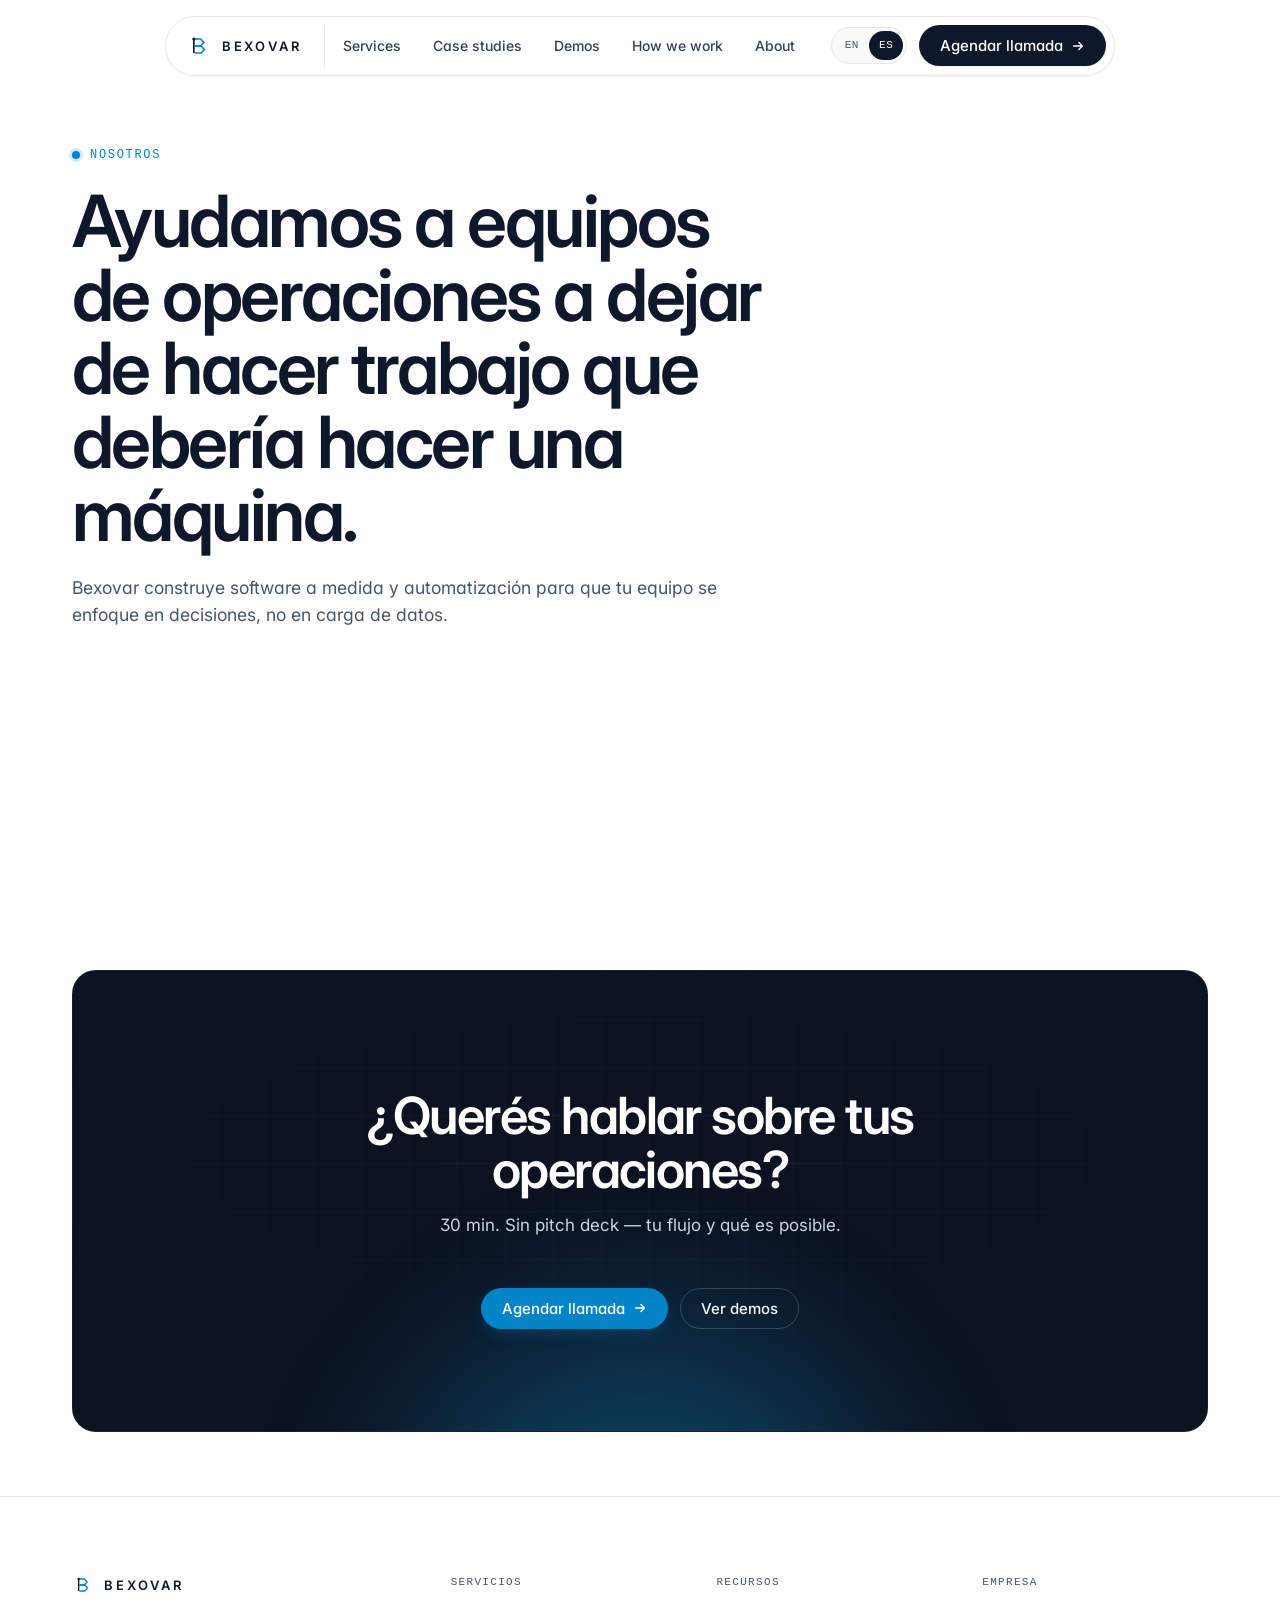
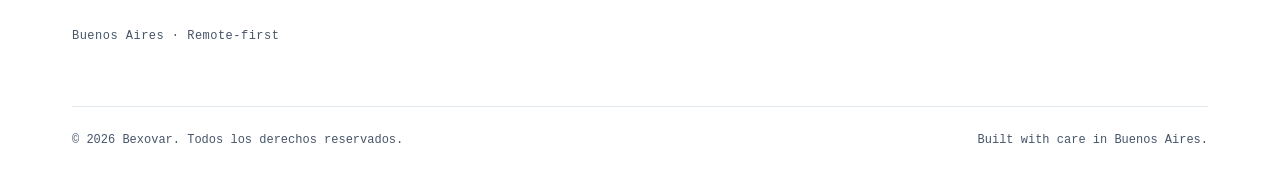
==== about.html @ 71ba0657 "Design fixes: direct Calendly CTAs, metric sizing, mobile hero, i18n - Book-a-call buttons on the ho" ====
<!doctype html>
<html lang="es" data-initial-lang="es">
<head>
<meta charset="utf-8">
<meta name="viewport" content="width=device-width, initial-scale=1">
<title>Nosotros — Bexovar</title>
<meta name="description" content="Software a medida y automatización desde Buenos Aires. Conocé cómo trabajamos.">
<link rel="icon" type="image/svg+xml" href="assets/favicon.svg">
<meta property="og:title" content="Nosotros — Bexovar">
<meta property="og:description" content="Software a medida y automatización desde Buenos Aires. Conocé cómo trabajamos.">
<meta property="og:image" content="https://bexovar.io/brand/bexovar-5a-1024.png">
<meta property="og:type" content="website">
<meta name="twitter:card" content="summary_large_image">
<meta name="twitter:image" content="https://bexovar.io/brand/bexovar-5a-1024.png">
<link rel="preconnect" href="https://fonts.googleapis.com">
<link rel="preconnect" href="https://fonts.gstatic.com" crossorigin>
<link rel="stylesheet" href="https://fonts.googleapis.com/css2?family=Inter:wght@400;500;600;700&display=swap">
<link rel="stylesheet" href="site.css?v=7">
</head>
<body>

<a class="bx-sr-only" href="#main">Skip to content</a>

<!-- ───────── Header ───────── -->
<header class="bx-header" role="banner">
  <div class="bx-header__inner">
    <a class="bx-header__brand" href="index.html" aria-label="Bexovar home">
      <svg width="26" height="26" viewBox="0 0 48 48" fill="none" aria-hidden="true">
        <rect x="13" y="11" width="3" height="26" fill="currentColor"/>
        <path d="M16 11 L27 11 L33 17.5 L27 24 L16 24" stroke="#0284c7" stroke-width="3" stroke-linejoin="miter" fill="none"/>
        <path d="M16 24 L28 24 L34 30.5 L28 37 L16 37" stroke="#0284c7" stroke-width="3" stroke-linejoin="miter" fill="none"/>
        <circle cx="14.5" cy="11" r="2.8" fill="currentColor"/>
      </svg>
      <span>BEXOVAR</span>
    </a>
    <nav class="bx-header__nav" aria-label="Primary">
      <a href="index.html#services" data-nav="services">Services</a>
      <a href="index.html#cases"    data-nav="caseStudies">Case studies</a>
      <a href="index.html#demos"    data-nav="demos">Demos</a>
      <a href="index.html#process"  data-nav="howWeWork">How we work</a>
      <a href="about.html" data-nav="about">About</a>
    </nav>
    <div class="bx-header__right">
      <div class="bx-lang" role="group" aria-label="Language">
        <button data-bx-lang="en" aria-pressed="false">EN</button>
        <button data-bx-lang="es" aria-pressed="true">ES</button>
      </div>
      <a class="bx-btn bx-btn--primary bx-btn--arrow bx-header__cta" href="https://calendly.com/bexovar/30min" target="_blank" rel="noopener" data-cta-book>
        <span>Agendar llamada</span>
        <svg width="14" height="14" viewBox="0 0 16 16" fill="none"><path d="M3 8h10M9 4l4 4-4 4" stroke="currentColor" stroke-width="1.5" stroke-linecap="round" stroke-linejoin="round"/></svg>
      </a>
      <button class="bx-burger" aria-label="Menu" aria-expanded="false">
        <svg width="18" height="18" viewBox="0 0 24 24" fill="none"><path d="M4 7h16M4 12h16M4 17h16" stroke="currentColor" stroke-width="1.8" stroke-linecap="round"/></svg>
      </button>
    </div>
  </div>
</header>

<aside class="bx-mobile-panel" aria-label="Mobile menu">
  <a href="index.html#services" data-nav="services">Services</a>
  <a href="index.html#cases"    data-nav="caseStudies">Case studies</a>
  <a href="index.html#demos"    data-nav="demos">Demos</a>
  <a href="index.html#process"  data-nav="howWeWork">How we work</a>
  <a href="about.html"          data-nav="about">About</a>
  <div style="display:flex;justify-content:space-between;align-items:center;margin-top:14px">
    <div class="bx-lang" role="group" aria-label="Language">
      <button data-bx-lang="en" aria-pressed="false">EN</button>
      <button data-bx-lang="es" aria-pressed="true">ES</button>
    </div>
    <a class="bx-btn bx-btn--primary" href="https://calendly.com/bexovar/30min" target="_blank" rel="noopener" data-cta-book>Agendar llamada</a>
  </div>
</aside>

<main id="main">

  <!-- ───────── About Hero ───────── -->
  <section class="bx-section" style="padding-top:140px">
    <div class="bx-container">
      <div class="bx-secthead bx-reveal" style="max-width:720px">
        <span class="bx-eyebrow" id="about-eyebrow">Nosotros</span>
        <h1 class="bx-h1" style="margin-top:18px" id="about-title">Ayudamos a equipos de operaciones a dejar de hacer trabajo que debería hacer una máquina.</h1>
        <p class="bx-lede" style="margin-top:22px" id="about-subtitle">Bexovar construye software a medida y automatización para que tu equipo se enfoque en decisiones, no en carga de datos.</p>
      </div>
    </div>
  </section>

  <!-- ───────── Values ───────── -->
  <section class="bx-section bx-section--tight">
    <div class="bx-container">
      <div class="bx-services bx-stagger" id="about-values" style="grid-template-columns:repeat(auto-fit,minmax(280px,1fr))"></div>
    </div>
  </section>

  <!-- ───────── CTA ───────── -->
  <section class="bx-section bx-section--tight">
    <div class="bx-container">
      <div class="bx-cta bx-reveal">
        <div class="bx-cta__grid" aria-hidden="true"></div>
        <div class="bx-cta__glow" aria-hidden="true"></div>
        <div class="bx-cta__content">
          <h2 class="bx-h2" style="color:#fff;margin-top:14px" id="about-cta-heading">¿Querés hablar sobre tus operaciones?</h2>
          <p id="about-cta-subtitle">30 min. Sin pitch deck — tu flujo y qué es posible.</p>
          <div class="bx-cta__ctas">
            <a class="bx-btn bx-btn--accent bx-btn--arrow" href="https://calendly.com/bexovar/30min" target="_blank" rel="noopener">
              <span data-cta-book>Agendar llamada</span>
              <svg width="14" height="14" viewBox="0 0 16 16" fill="none"><path d="M3 8h10M9 4l4 4-4 4" stroke="currentColor" stroke-width="1.5" stroke-linecap="round" stroke-linejoin="round"/></svg>
            </a>
            <a class="bx-btn bx-btn--ghost" href="index.html#demos" data-cta-demos>Ver demos</a>
          </div>
        </div>
      </div>
    </div>
  </section>

  <!-- ───────── Footer ───────── -->
  <footer class="bx-footer" role="contentinfo">
    <div class="bx-container">
      <div class="bx-footer__grid">
        <div class="bx-footer__brand">
          <a class="bx-header__brand" href="index.html" aria-label="Bexovar home">
            <svg width="22" height="22" viewBox="0 0 48 48" fill="none" aria-hidden="true">
              <rect x="13" y="11" width="3" height="26" fill="currentColor"/>
              <path d="M16 11 L27 11 L33 17.5 L27 24 L16 24" stroke="#0284c7" stroke-width="3" stroke-linejoin="miter" fill="none"/>
              <path d="M16 24 L28 24 L34 30.5 L28 37 L16 37" stroke="#0284c7" stroke-width="3" stroke-linejoin="miter" fill="none"/>
              <circle cx="14.5" cy="11" r="2.8" fill="currentColor"/>
            </svg>
            <span>BEXOVAR</span>
          </a>
          <p data-txt="footer.tagline"></p>
          <div class="bx-mono bx-mt" data-txt="footer.location" style="font-size:12px;letter-spacing:0.04em;color:var(--bx-ink-50)">Buenos Aires · Remote-first</div>
        </div>
        <div class="bx-footer__col">
          <h4 data-txt="footer.servicesHeading">Servicios</h4>
          <div id="footer-services"></div>
        </div>
        <div class="bx-footer__col">
          <h4 data-txt="footer.resourcesHeading">Recursos</h4>
          <div id="footer-resources"></div>
        </div>
        <div class="bx-footer__col">
          <h4 data-txt="footer.companyHeading">Empresa</h4>
          <div id="footer-company"></div>
        </div>
      </div>
      <div class="bx-footer__bottom">
        <span data-txt="footer.copyright">© 2026 Bexovar. Todos los derechos reservados.</span>
        <span>Built with care in Buenos Aires.</span>
      </div>
    </div>
  </footer>

</main>

<script src="i18n.js?v=3"></script>
<script src="site.js"></script>
<script>
(function () {
  function render() {
    const lang = document.documentElement.dataset.lang;
    const t = window.BX_I18N[lang];
    const a = t.about;

    // Nav text
    document.querySelectorAll('[data-nav]').forEach(el => {
      const key = el.dataset.nav;
      if (t.nav[key]) el.textContent = t.nav[key];
    });

    // CTA button text
    document.querySelectorAll('[data-cta-book]').forEach(el => {
      const span = el.querySelector('span');
      if (span) span.textContent = t.cta.book; else el.textContent = t.cta.book;
    });
    document.querySelectorAll('[data-cta-demos]').forEach(el => el.textContent = t.cta.seeDemos);

    // Text bindings
    document.querySelectorAll('[data-txt]').forEach(el => {
      const path = el.dataset.txt.split('.');
      let v = t;
      for (const p of path) v = v?.[p];
      if (typeof v === 'string') el.textContent = v;
    });

    // About content
    document.getElementById('about-eyebrow').textContent = t.nav.about;
    document.getElementById('about-title').textContent = a.title;
    document.getElementById('about-subtitle').textContent = a.subtitle;
    document.getElementById('about-cta-heading').textContent = a.ctaHeading;
    document.getElementById('about-cta-subtitle').textContent = a.ctaSubtitle;

    // Values grid
    const grid = document.getElementById('about-values');
    grid.innerHTML = a.values.map(v => `
      <div class="bx-service bx-reveal" style="cursor:default">
        <h3 class="bx-service__title">${bxEscape(v.title)}</h3>
        <p class="bx-service__tagline">${bxEscape(v.body)}</p>
      </div>
    `).join('');

    // Footer
    const svcLinks = t.services.items.map(s => `<a href="services/${bxEscape(s.slug)}.html">${bxEscape(s.title)}</a>`).join('');
    document.getElementById('footer-services').innerHTML = svcLinks;
    document.getElementById('footer-resources').innerHTML = t.footer.resources.map(l => `<a href="${bxEscape(l.href)}">${bxEscape(l.label)}</a>`).join('');
    document.getElementById('footer-company').innerHTML  = t.footer.companyLinks.map(l => `<a href="${bxEscape(l.href)}">${bxEscape(l.label)}</a>`).join('');

    // Re-observe reveals
    if ('IntersectionObserver' in window && document.documentElement.dataset.reveal === 'on') {
      const io = new IntersectionObserver((entries) => {
        entries.forEach(e => {
          if (e.isIntersecting) { e.target.dataset.visible = 'true'; io.unobserve(e.target); }
        });
      }, { rootMargin: '0px 0px -5% 0px', threshold: 0.01 });
      document.querySelectorAll('.bx-reveal:not([data-visible="true"])').forEach(el => io.observe(el));
    }

    // Stagger
    document.querySelectorAll('.bx-stagger').forEach((group) => {
      [...group.querySelectorAll('.bx-reveal')].forEach((el, i) => {
        el.style.setProperty('--bx-reveal-delay', `${i * 70}ms`);
      });
    });
  }

  window.bxRender = render;
  document.addEventListener('DOMContentLoaded', render);
})();
</script>

</body>
</html>
---- site.css ----
/* ============================================================================
   Bexovar Website — site-wide styles
   Uses tokens from ../colors_and_type.css (imported).
   Light + dark (auto), floating pill nav, section rhythm, reveal + fx.
   ============================================================================ */


:root {
  --bx-sky-600: #0284c7;
  --bx-sky-500: #0ea5e9;
  --bx-sky-400: #38bdf8;
  --bx-sky-300: #7dd3fc;
  --bx-sky-100: #e0f2fe;
  --bx-sky-50:  #f0f9ff;
  --bx-ink:     #0f172a;
  --bx-ink-70:  #334155;
  --bx-ink-50:  #475569;
  --bx-ink-30:  #94a3b8;
  --bx-ink-10:  #cbd5e1;
  --bx-line:    #e2e8f0;
  --bx-line-2:  #f1f5f9;
  --bx-bg:      #ffffff;
  --bx-bg-soft: #fafaf9;
  --bx-bg-card: #ffffff;

  --bx-font-sans: 'Inter', system-ui, -apple-system, sans-serif;
  --bx-font-mono: ui-monospace, SFMono-Regular, Menlo, Monaco, monospace;

  --bx-radius-sm: 8px;
  --bx-radius:    12px;
  --bx-radius-lg: 18px;
  --bx-radius-xl: 24px;

  --bx-shadow-sm: 0 1px 2px rgba(15,23,42,0.06);
  --bx-shadow:    0 8px 24px -12px rgba(15,23,42,0.14), 0 2px 6px -2px rgba(15,23,42,0.06);
  --bx-shadow-lg: 0 30px 60px -30px rgba(15,23,42,0.28), 0 10px 24px -10px rgba(15,23,42,0.1);
  --bx-shadow-glass: 0 10px 30px -12px rgba(2,132,199,0.18), 0 2px 6px -2px rgba(15,23,42,0.06);

  --bx-section-py: clamp(5rem, 8vw, 8rem);
  --bx-container-w: 1200px;
  --bx-container-px: clamp(1.25rem, 4vw, 2rem);

  color-scheme: light dark;
}

@media (prefers-color-scheme: dark) {
  :root {
    --bx-ink:     #f8fafc;
    --bx-ink-70:  #e2e8f0;
    --bx-ink-50:  #cbd5e1;
    --bx-ink-30:  #64748b;
    --bx-ink-10:  #334155;
    --bx-line:    #1e293b;
    --bx-line-2:  #0f172a;
    --bx-bg:      #0b1220;
    --bx-bg-soft: #0f172a;
    --bx-bg-card: #111827;

    --bx-shadow-sm: 0 1px 2px rgba(0,0,0,0.4);
    --bx-shadow:    0 8px 24px -12px rgba(0,0,0,0.7), 0 2px 6px -2px rgba(0,0,0,0.5);
    --bx-shadow-lg: 0 30px 60px -30px rgba(0,0,0,0.85), 0 10px 24px -10px rgba(0,0,0,0.55);
    --bx-shadow-glass: 0 10px 30px -12px rgba(56,189,248,0.28), 0 2px 6px -2px rgba(0,0,0,0.5);
  }
}

/* ---------------------------------------------------------------------------
   Reset-ish base
   --------------------------------------------------------------------------- */
* { box-sizing: border-box; }
html, body { margin: 0; }
html {
  scroll-behavior: smooth;
  -webkit-text-size-adjust: 100%;
  text-size-adjust: 100%;
}
body {
  background: var(--bx-bg);
  color: var(--bx-ink);
  font-family: var(--bx-font-sans);
  font-size: 17px;
  line-height: 1.55;
  -webkit-font-smoothing: antialiased;
  font-feature-settings: 'cv11', 'ss01';
  text-rendering: optimizeLegibility;
}
img, svg, video { max-width: 100%; display: block; }
a { color: inherit; text-decoration: none; }
button { font: inherit; color: inherit; }

::selection {
  background: color-mix(in oklab, var(--bx-sky-600) 18%, transparent);
  color: var(--bx-ink);
}

/* ---------------------------------------------------------------------------
   Layout primitives
   --------------------------------------------------------------------------- */
.bx-container {
  max-width: var(--bx-container-w);
  margin: 0 auto;
  padding: 0 var(--bx-container-px);
  width: 100%;
}
.bx-container--wide { max-width: 1360px; }

.bx-section { padding: var(--bx-section-py) 0; }
.bx-section--tight { padding: clamp(3rem, 5vw, 5rem) 0; }
/* Keep anchored section titles clear of the fixed header pill */
:target, section[id], [id^="cta"], #services, #demos, #cases, #process, #proof {
  scroll-margin-top: 92px;
}
.bx-section--dark {
  background: var(--bx-ink);
  color: #f8fafc;
}
.bx-section--dark .bx-eyebrow { color: var(--bx-sky-400); }

/* ---------------------------------------------------------------------------
   Typography
   --------------------------------------------------------------------------- */
.bx-eyebrow {
  font-family: var(--bx-font-mono);
  text-transform: uppercase;
  letter-spacing: 0.14em;
  font-size: 12px;
  font-weight: 500;
  color: var(--bx-sky-600);
  display: inline-flex; align-items: center; gap: 10px;
}
.bx-eyebrow::before {
  content: '';
  display: inline-block; width: 8px; height: 8px; border-radius: 50%;
  background: var(--bx-sky-600);
  box-shadow: 0 0 0 3px color-mix(in oklab, var(--bx-sky-600) 18%, transparent);
}

h1, h2, h3, h4 { margin: 0; letter-spacing: -0.02em; color: var(--bx-ink); font-weight: 600; }
.bx-h1 { font-size: clamp(2.5rem, 6vw, 4.5rem); line-height: 1.02; letter-spacing: -0.035em; }
.bx-h2 { font-size: clamp(2rem, 4vw, 3.25rem); line-height: 1.06; letter-spacing: -0.03em; }
.bx-h3 { font-size: clamp(1.5rem, 2.4vw, 2rem);  line-height: 1.15; letter-spacing: -0.02em; }
.bx-h4 { font-size: 1.25rem; line-height: 1.3; }
.bx-lede { font-size: clamp(1.1rem, 1.25vw, 1.25rem); color: var(--bx-ink-50); max-width: 56ch; text-wrap: pretty; }

.bx-mono { font-family: var(--bx-font-mono); font-size: 13px; color: var(--bx-ink-50); }

.bx-grad-text {
  background: linear-gradient(110deg, var(--bx-sky-600) 0%, var(--bx-sky-400) 60%, var(--bx-ink) 120%);
  -webkit-background-clip: text; background-clip: text;
  -webkit-text-fill-color: transparent; color: transparent;
}

/* ---------------------------------------------------------------------------
   Buttons
   --------------------------------------------------------------------------- */
.bx-btn {
  display: inline-flex; align-items: center; gap: 8px;
  padding: 12px 20px;
  border-radius: 9999px;
  border: 1px solid transparent;
  font-weight: 500; font-size: 15px;
  cursor: pointer;
  transition: transform 200ms cubic-bezier(.22,1,.36,1),
              box-shadow 200ms cubic-bezier(.22,1,.36,1),
              background 200ms ease, color 200ms ease, border-color 200ms ease;
  white-space: nowrap;
  text-decoration: none;
  line-height: 1;
}
.bx-btn:hover { transform: translateY(-1px); }
.bx-btn:active { transform: translateY(0); }

.bx-btn--primary {
  background: var(--bx-ink); color: var(--bx-bg);
  box-shadow: var(--bx-shadow-sm);
}
.bx-btn--primary:hover {
  background: color-mix(in oklab, var(--bx-ink) 92%, var(--bx-sky-600));
  box-shadow: var(--bx-shadow);
}
.bx-btn--accent {
  background: var(--bx-sky-600); color: #fff;
  box-shadow: 0 6px 16px -6px color-mix(in oklab, var(--bx-sky-600) 70%, black);
}
.bx-btn--accent:hover {
  background: var(--bx-sky-500);
  box-shadow: 0 10px 24px -8px color-mix(in oklab, var(--bx-sky-600) 70%, black);
}
.bx-btn--ghost {
  background: transparent; color: var(--bx-ink);
  border-color: var(--bx-line);
}
.bx-btn--ghost:hover {
  background: var(--bx-bg-soft);
  border-color: var(--bx-ink-30);
}
.bx-btn--arrow svg { transition: transform 240ms cubic-bezier(.22,1,.36,1); }
.bx-btn--arrow:hover svg { transform: translateX(3px); }

/* ---------------------------------------------------------------------------
   Header — floating pill nav
   --------------------------------------------------------------------------- */
.bx-header {
  position: fixed; top: 0; left: 0; right: 0; z-index: 100;
  padding: 16px var(--bx-container-px);
  display: flex; justify-content: center;
  pointer-events: none;
  transition: padding 220ms ease;
}
.bx-header__inner {
  pointer-events: auto;
  display: flex; align-items: center; gap: 18px;
  padding: 8px 8px 8px 20px;
  background: color-mix(in oklab, var(--bx-bg) 82%, transparent);
  backdrop-filter: saturate(160%) blur(18px);
  -webkit-backdrop-filter: saturate(160%) blur(18px);
  border: 1px solid var(--bx-line);
  border-radius: 9999px;
  box-shadow: var(--bx-shadow-sm);
  max-width: 100%;
  transition: box-shadow 220ms ease, background 220ms ease, border-color 220ms ease;
}
.bx-header[data-scrolled="true"] .bx-header__inner {
  box-shadow: var(--bx-shadow);
  border-color: color-mix(in oklab, var(--bx-line) 40%, transparent);
}
.bx-header__brand {
  display: inline-flex; align-items: center; gap: 10px;
  text-decoration: none;
  color: var(--bx-ink);
  font-weight: 600; letter-spacing: 0.22em; font-size: 13px;
  text-transform: uppercase;
}
.bx-header__nav {
  display: flex; gap: 4px;
  padding: 0 4px;
  border-left: 1px solid var(--bx-line);
  margin-left: 4px;
}
.bx-header__nav a {
  padding: 10px 14px;
  border-radius: 9999px;
  font-size: 14px; font-weight: 500;
  color: var(--bx-ink-70);
  transition: background 180ms ease, color 180ms ease;
}
.bx-header__nav a:hover { background: var(--bx-bg-soft); color: var(--bx-ink); }
.bx-header__nav a[aria-current="page"] {
  background: var(--bx-line);
  color: var(--bx-ink);
}
.bx-header__right { display: flex; align-items: center; gap: 6px; }
.bx-lang {
  display: inline-flex;
  padding: 3px;
  border: 1px solid var(--bx-line);
  border-radius: 9999px;
  background: var(--bx-bg-soft);
}
.bx-lang button {
  padding: 6px 10px;
  border: 0; background: transparent;
  border-radius: 9999px;
  font-family: var(--bx-font-mono); font-size: 11px;
  letter-spacing: 0.05em;
  color: var(--bx-ink-50); cursor: pointer;
  transition: background 180ms ease, color 180ms ease;
}
.bx-lang button[aria-pressed="true"] {
  background: var(--bx-ink); color: var(--bx-bg);
}
.bx-header__cta { margin-left: 6px; }

/* mobile */
.bx-burger { display: none; }
@media (max-width: 880px) {
  .bx-header__nav, .bx-lang { display: none; }
  .bx-burger {
    display: inline-flex; align-items: center; justify-content: center;
    width: 40px; height: 40px;
    border-radius: 9999px; border: 1px solid var(--bx-line);
    background: var(--bx-bg-soft); cursor: pointer;
  }
  .bx-header__cta { display: none; }
}
.bx-mobile-panel {
  display: none;
  position: fixed; inset: 72px 12px auto 12px; z-index: 99;
  background: var(--bx-bg);
  border: 1px solid var(--bx-line);
  border-radius: var(--bx-radius-lg);
  padding: 18px;
  box-shadow: var(--bx-shadow-lg);
}
.bx-mobile-panel[data-open="true"] { display: block; }
.bx-mobile-panel a {
  display: block; padding: 12px 10px; font-size: 16px; color: var(--bx-ink);
  border-bottom: 1px solid var(--bx-line);
}
.bx-mobile-panel a:last-of-type { border-bottom: 0; }
/* The CTA button inside the panel must keep its own button styling, not the
   generic nav-link rule above (which would force dark text on a dark fill). */
.bx-mobile-panel a.bx-btn {
  display: inline-flex !important;
  border-bottom: 0 !important;
  padding: 12px 20px !important;
  font-size: 15px !important;
  color: #ffffff !important;
  background: #0f172a !important;
  border-radius: 9999px !important;
}
@media (prefers-color-scheme: dark) {
  .bx-mobile-panel a.bx-btn {
    color: #0f172a !important;
    background: #e2e8f0 !important;
  }
}
.bx-mobile-panel .bx-lang { display: inline-flex; margin-top: 14px; }

/* ---------------------------------------------------------------------------
   Hero
   --------------------------------------------------------------------------- */
.bx-hero {
  position: relative;
  padding: clamp(7rem, 14vh, 11rem) 0 clamp(3rem, 8vh, 5rem);
  overflow: hidden;
}
.bx-hero__grid {
  display: grid;
  grid-template-columns: minmax(0, 1.25fr) minmax(0, 1fr);
  gap: clamp(2rem, 5vw, 4rem);
  align-items: center;
}
@media (max-width: 900px) {
  .bx-hero__grid { grid-template-columns: 1fr; }
  .bx-hero__art .bx-orbit { max-width: 240px; }
}
/* Keep the headline figure (e.g. "30–60%.") on one line */
.bx-h1 .bx-grad-text { white-space: nowrap; }
.bx-hero__bg {
  position: absolute; inset: -10% -10% -20% -10%;
  pointer-events: none; z-index: 0;
  background:
    radial-gradient(60% 45% at 80% 10%, color-mix(in oklab, var(--bx-sky-300) 32%, transparent), transparent 70%),
    radial-gradient(50% 40% at 10% 85%, color-mix(in oklab, var(--bx-sky-100) 50%, transparent), transparent 75%);
  filter: blur(20px);
  opacity: 0.9;
}
@media (prefers-color-scheme: dark) {
  .bx-hero__bg {
    background:
      radial-gradient(60% 45% at 80% 10%, color-mix(in oklab, var(--bx-sky-600) 26%, transparent), transparent 70%),
      radial-gradient(50% 40% at 10% 85%, color-mix(in oklab, var(--bx-sky-600) 16%, transparent), transparent 75%);
  }
}
.bx-hero__content { position: relative; z-index: 1; }
.bx-hero__industries {
  display: flex; flex-wrap: wrap; gap: 8px; margin-top: 28px;
  font-family: var(--bx-font-mono); font-size: 12px; color: var(--bx-ink-50);
  letter-spacing: 0.02em;
}
.bx-hero__industry {
  padding: 4px 10px;
  border: 1px solid var(--bx-line);
  border-radius: 9999px;
  background: color-mix(in oklab, var(--bx-bg) 60%, transparent);
}
.bx-hero__ctas { display: flex; gap: 12px; margin-top: 32px; flex-wrap: wrap; }

/* Hero orbit artwork */
.bx-orbit {
  aspect-ratio: 1;
  width: 100%;
  max-width: 520px;
  margin: 0 auto;
  position: relative;
  z-index: 1;
}
.bx-orbit svg { width: 100%; height: 100%; }

/* ---------------------------------------------------------------------------
   Generic section header
   --------------------------------------------------------------------------- */
.bx-secthead { max-width: 64ch; margin-bottom: clamp(2rem, 4vw, 3rem); }
.bx-secthead .bx-h2 { margin-top: 8px; }
.bx-secthead p { margin: 16px 0 0; color: var(--bx-ink-50); max-width: 60ch; }

/* ---------------------------------------------------------------------------
   Proof metrics row
   --------------------------------------------------------------------------- */
.bx-metrics {
  display: grid;
  grid-template-columns: repeat(4, 1fr);
  gap: 0;
  border-top: 1px solid var(--bx-line);
  border-bottom: 1px solid var(--bx-line);
}
@media (max-width: 900px) {
  .bx-metrics { grid-template-columns: repeat(2, 1fr); }
}
.bx-metric {
  padding: 36px 24px;
  border-right: 1px solid var(--bx-line);
  position: relative;
  overflow: hidden;
}
.bx-metric:last-child { border-right: 0; }
@media (max-width: 520px) {
  .bx-metric { padding: 28px 14px; }
  .bx-metrics .bx-metric__value { font-size: clamp(1.375rem, 6.4vw, 1.625rem); }
}
@media (max-width: 900px) {
  .bx-metric:nth-child(2n) { border-right: 0; }
  .bx-metric:nth-child(n+3) { border-top: 1px solid var(--bx-line); }
}
.bx-metric__industry {
  font-family: var(--bx-font-mono); font-size: 11px; color: var(--bx-ink-50);
  letter-spacing: 0.1em; text-transform: uppercase;
}
.bx-metric__value {
  font-size: clamp(1.625rem, 3.2vw, 2.5rem);
  font-weight: 600; letter-spacing: -0.03em; line-height: 1.1;
  white-space: nowrap;
  margin: 12px 0 8px;
  color: var(--bx-ink);
}
.bx-metric__detail { font-size: 14px; color: var(--bx-ink-50); }
.bx-metric::after {
  content: '';
  position: absolute; inset: auto 0 0 0; height: 2px;
  background: var(--bx-sky-600);
  transform: scaleX(0); transform-origin: left;
  transition: transform 400ms cubic-bezier(.22,1,.36,1);
}
.bx-metric:hover::after { transform: scaleX(1); }

/* ---------------------------------------------------------------------------
   Services grid
   --------------------------------------------------------------------------- */
.bx-services {
  display: grid; gap: 20px;
  grid-template-columns: repeat(2, 1fr);
}
@media (max-width: 800px) { .bx-services { grid-template-columns: 1fr; } }

.bx-service {
  display: block;
  position: relative;
  padding: 32px;
  border-radius: var(--bx-radius-lg);
  background: var(--bx-bg-card);
  border: 1px solid var(--bx-line);
  overflow: hidden;
  transition: transform 260ms cubic-bezier(.22,1,.36,1),
              box-shadow 260ms cubic-bezier(.22,1,.36,1),
              border-color 220ms ease;
}
.bx-service:hover {
  transform: translateY(-3px);
  box-shadow: var(--bx-shadow);
  border-color: color-mix(in oklab, var(--bx-sky-600) 35%, var(--bx-line));
}
.bx-service__number {
  font-family: var(--bx-font-mono); font-size: 11px;
  color: var(--bx-ink-50); letter-spacing: 0.12em;
}
.bx-service__title {
  margin: 10px 0 8px;
  font-size: 1.5rem; font-weight: 600; letter-spacing: -0.015em;
}
.bx-service__tagline { color: var(--bx-ink-70); font-size: 1rem; margin-bottom: 18px; }
.bx-service__arrow {
  display: inline-flex; align-items: center; gap: 6px;
  color: var(--bx-sky-600); font-size: 14px; font-weight: 500;
}
.bx-service__arrow svg { transition: transform 240ms cubic-bezier(.22,1,.36,1); }
.bx-service:hover .bx-service__arrow svg { transform: translateX(4px); }
.bx-service__glow {
  position: absolute; right: -60px; top: -60px; width: 240px; height: 240px;
  background: radial-gradient(closest-side, color-mix(in oklab, var(--bx-sky-400) 35%, transparent), transparent 70%);
  opacity: 0; transition: opacity 260ms ease;
  pointer-events: none;
}
.bx-service:hover .bx-service__glow { opacity: 1; }

/* ---------------------------------------------------------------------------
   Demos — with ⌘K palette trigger + grid
   --------------------------------------------------------------------------- */
.bx-demos-head {
  display: flex; align-items: flex-end; justify-content: space-between; gap: 20px;
  margin-bottom: 28px; flex-wrap: wrap;
}
.bx-kbd {
  display: inline-flex; align-items: center; gap: 8px;
  padding: 10px 14px;
  background: var(--bx-bg-soft);
  border: 1px solid var(--bx-line);
  border-radius: 10px;
  font-family: var(--bx-font-mono); font-size: 13px; color: var(--bx-ink-70);
  cursor: pointer;
  transition: border-color 200ms ease, background 200ms ease;
}
.bx-kbd:hover { border-color: var(--bx-ink-30); background: var(--bx-bg); }
.bx-kbd kbd {
  padding: 2px 6px; border-radius: 4px;
  background: var(--bx-bg); border: 1px solid var(--bx-line);
  font-size: 11px; color: var(--bx-ink);
  box-shadow: 0 1px 0 var(--bx-line);
}

.bx-demos-grid {
  display: grid; gap: 20px;
  grid-template-columns: repeat(auto-fit, minmax(320px, 1fr));
}
@media (max-width: 620px)  { .bx-demos-grid { grid-template-columns: 1fr; } }

.bx-demo {
  display: flex; flex-direction: column; gap: 12px;
  padding: 14px;
  border-radius: var(--bx-radius);
  background: var(--bx-bg-card); border: 1px solid var(--bx-line);
  cursor: pointer;
  transition: transform 240ms cubic-bezier(.22,1,.36,1),
              box-shadow 240ms cubic-bezier(.22,1,.36,1),
              border-color 200ms ease;
}
.bx-demo:hover {
  transform: translateY(-2px); box-shadow: var(--bx-shadow);
  border-color: color-mix(in oklab, var(--bx-sky-600) 30%, var(--bx-line));
}
.bx-demo__poster {
  aspect-ratio: 16 / 9;
  border-radius: calc(var(--bx-radius) - 4px);
  background: var(--bx-bg-soft);
  position: relative; overflow: hidden;
  border: 1px solid var(--bx-line-2);
}
.bx-demo__poster img { width: 100%; height: 100%; object-fit: cover; }
.bx-demo__poster video { width: 100%; height: 100%; object-fit: cover; display: block; background: var(--bx-ink); }
.bx-demo__play {
  position: absolute; inset: 0; display: grid; place-items: center;
  opacity: 0; transition: opacity 200ms ease;
  background: color-mix(in oklab, var(--bx-ink) 30%, transparent);
}
.bx-demo:hover .bx-demo__play { opacity: 1; }
.bx-demo__play-btn {
  width: 56px; height: 56px; border-radius: 9999px;
  background: #fff; display: grid; place-items: center;
  box-shadow: var(--bx-shadow);
}
.bx-demo__duration {
  position: absolute; right: 10px; bottom: 10px;
  padding: 3px 8px;
  background: color-mix(in oklab, var(--bx-ink) 80%, transparent);
  color: #fff; font-family: var(--bx-font-mono); font-size: 11px;
  border-radius: 6px;
}
.bx-demo__row {
  display: flex; align-items: center; justify-content: space-between; gap: 10px;
}
.bx-demo__cat {
  font-family: var(--bx-font-mono); font-size: 11px;
  text-transform: uppercase; letter-spacing: 0.1em;
  color: var(--bx-sky-600);
}
.bx-demo__title { font-size: 1rem; font-weight: 600; letter-spacing: -0.01em; }
.bx-demo__summary { color: var(--bx-ink-50); font-size: 14px; line-height: 1.5; margin: 4px 0 2px; }

/* ⌘K Palette */
.bx-palette-backdrop {
  position: fixed; inset: 0; z-index: 200;
  background: color-mix(in oklab, var(--bx-ink) 60%, transparent);
  backdrop-filter: blur(4px);
  display: none; padding: 10vh 16px 0;
  animation: bx-fade-in 220ms ease;
}
.bx-palette-backdrop[data-open="true"] { display: block; }
.bx-palette {
  max-width: 640px; margin: 0 auto;
  background: var(--bx-bg-card);
  border: 1px solid var(--bx-line);
  border-radius: var(--bx-radius-lg);
  box-shadow: var(--bx-shadow-lg);
  overflow: hidden;
  animation: bx-slide-up 280ms cubic-bezier(.22,1,.36,1);
}
.bx-palette__input {
  width: 100%; border: 0; background: transparent;
  padding: 18px 20px;
  font-size: 16px; font-family: var(--bx-font-sans);
  color: var(--bx-ink); outline: 0;
  border-bottom: 1px solid var(--bx-line);
}
.bx-palette__list { max-height: 55vh; overflow: auto; padding: 6px; }
.bx-palette__item {
  display: flex; align-items: center; gap: 12px;
  padding: 10px 12px;
  border-radius: 10px;
  color: var(--bx-ink);
  cursor: pointer;
}
.bx-palette__item[data-active="true"],
.bx-palette__item:hover {
  background: var(--bx-bg-soft);
}
.bx-palette__item .cat { font-family: var(--bx-font-mono); font-size: 10px; color: var(--bx-sky-600); letter-spacing: 0.1em; text-transform: uppercase; }
.bx-palette__item .title { font-size: 14px; font-weight: 500; }
.bx-palette__item .sum { font-size: 12px; color: var(--bx-ink-50); }
.bx-palette__footer {
  display: flex; gap: 10px; padding: 8px 14px;
  border-top: 1px solid var(--bx-line);
  font-family: var(--bx-font-mono); font-size: 11px; color: var(--bx-ink-50);
}
.bx-palette__footer kbd {
  padding: 1px 5px; border-radius: 4px; border: 1px solid var(--bx-line);
  background: var(--bx-bg-soft); font-size: 10px;
}

@keyframes bx-fade-in  { from { opacity: 0; } to { opacity: 1; } }
@keyframes bx-slide-up { from { opacity: 0; transform: translateY(16px); } to { opacity: 1; transform: none; } }

/* ---------------------------------------------------------------------------
   Featured case
   --------------------------------------------------------------------------- */
.bx-featcase {
  display: grid;
  grid-template-columns: minmax(0, 1.25fr) minmax(0, 1fr);
  gap: clamp(2rem, 5vw, 4rem);
  align-items: center;
  padding: clamp(2.5rem, 5vw, 4rem);
  border-radius: var(--bx-radius-xl);
  background:
    radial-gradient(90% 120% at 100% 0%, color-mix(in oklab, var(--bx-sky-400) 20%, transparent), transparent 60%),
    var(--bx-bg-card);
  border: 1px solid var(--bx-line);
  box-shadow: var(--bx-shadow);
  position: relative; overflow: hidden;
}
@media (max-width: 900px) {
  .bx-featcase { grid-template-columns: 1fr; }
}
.bx-featcase__stat {
  font-size: clamp(3rem, 8vw, 6rem);
  font-weight: 600; letter-spacing: -0.035em; line-height: 0.95;
  color: var(--bx-sky-600);
}
.bx-featcase__label { color: var(--bx-ink-50); font-size: 15px; margin-top: 10px; }

/* ---------------------------------------------------------------------------
   Process strip
   --------------------------------------------------------------------------- */
.bx-process {
  display: grid; gap: 0;
  grid-template-columns: repeat(4, 1fr);
  border: 1px solid var(--bx-line);
  border-radius: var(--bx-radius-lg);
  overflow: hidden;
}
@media (max-width: 900px) { .bx-process { grid-template-columns: repeat(2, 1fr); } }
@media (max-width: 520px) { .bx-process { grid-template-columns: 1fr; } }
.bx-phase {
  padding: 28px;
  border-right: 1px solid var(--bx-line);
  position: relative;
  background: var(--bx-bg-card);
  transition: background 220ms ease;
}
.bx-phase:last-child { border-right: 0; }
@media (max-width: 900px) {
  .bx-phase:nth-child(2n) { border-right: 0; }
  .bx-phase:nth-child(n+3) { border-top: 1px solid var(--bx-line); }
}
@media (max-width: 520px) {
  .bx-phase { border-right: 0; border-top: 1px solid var(--bx-line); }
  .bx-phase:first-child { border-top: 0; }
}
.bx-phase:hover { background: var(--bx-bg-soft); }
.bx-phase__num {
  font-family: var(--bx-font-mono); font-size: 11px; color: var(--bx-ink-50);
  letter-spacing: 0.12em; text-transform: uppercase;
}
.bx-phase__title { font-size: 1.25rem; font-weight: 600; margin: 12px 0 8px; letter-spacing: -0.015em; }
.bx-phase__sum { color: var(--bx-ink-50); font-size: 14px; line-height: 1.55; }

/* ---------------------------------------------------------------------------
   CTA band
   --------------------------------------------------------------------------- */
.bx-cta {
  position: relative; overflow: hidden;
  padding: clamp(4rem, 8vw, 7rem) clamp(2rem, 5vw, 5rem);
  border-radius: var(--bx-radius-xl);
  background: #0b1220;
  color: #f8fafc;
  border: 1px solid rgba(255,255,255,0.06);
}
.bx-cta__grid {
  position: absolute; inset: 0;
  background-image:
    linear-gradient(to right, rgba(255,255,255,0.04) 1px, transparent 1px),
    linear-gradient(to bottom, rgba(255,255,255,0.04) 1px, transparent 1px);
  background-size: 48px 48px;
  mask-image: radial-gradient(80% 60% at 50% 40%, #000, transparent 90%);
  -webkit-mask-image: radial-gradient(80% 60% at 50% 40%, #000, transparent 90%);
}
.bx-cta__glow {
  position: absolute; left: 50%; top: 20%;
  width: 1000px; aspect-ratio: 1; transform: translateX(-50%);
  background: radial-gradient(closest-side, rgba(14,165,233,0.45), transparent 70%);
  filter: blur(40px);
  animation: bx-cta-pulse 8s ease-in-out infinite alternate;
  pointer-events: none;
}
@keyframes bx-cta-pulse {
  from { opacity: 0.55; transform: translateX(-50%) scale(0.9); }
  to   { opacity: 0.95; transform: translateX(-50%) scale(1.1); }
}
.bx-cta__content { position: relative; z-index: 1; text-align: center; max-width: 780px; margin: 0 auto; }
.bx-cta__content h2 { color: #fff; }
.bx-cta__content p { color: #cbd5e1; margin-top: 16px; }
.bx-cta__ctas { display: inline-flex; gap: 12px; margin-top: 32px; flex-wrap: wrap; justify-content: center; }
.bx-cta .bx-btn--ghost { color: #f8fafc; border-color: rgba(255,255,255,0.18); }
.bx-cta .bx-btn--ghost:hover { background: rgba(255,255,255,0.06); border-color: rgba(255,255,255,0.35); }

/* ---------------------------------------------------------------------------
   Footer
   --------------------------------------------------------------------------- */
.bx-footer { padding: clamp(4rem, 6vw, 5rem) 0 2rem; border-top: 1px solid var(--bx-line); }
.bx-footer__grid {
  display: grid; gap: 40px;
  grid-template-columns: 1.5fr repeat(3, 1fr);
  margin-bottom: 60px;
}
@media (max-width: 900px) {
  .bx-footer__grid { grid-template-columns: 1fr 1fr; }
}
@media (max-width: 520px) {
  .bx-footer__grid { grid-template-columns: 1fr; gap: 28px; }
}
.bx-footer__brand p { color: var(--bx-ink-50); font-size: 14px; margin: 16px 0 0; max-width: 36ch; }
.bx-footer__col h4 {
  font-family: var(--bx-font-mono); font-size: 11px; letter-spacing: 0.12em; text-transform: uppercase;
  color: var(--bx-ink-50); font-weight: 500; margin-bottom: 14px;
}
.bx-footer__col a { display: block; padding: 6px 0; color: var(--bx-ink-70); font-size: 14px; transition: color 180ms ease; }
.bx-footer__col a:hover { color: var(--bx-ink); }
.bx-footer__bottom {
  display: flex; justify-content: space-between; align-items: center; gap: 20px;
  padding-top: 24px; border-top: 1px solid var(--bx-line);
  font-family: var(--bx-font-mono); font-size: 12px; color: var(--bx-ink-50); flex-wrap: wrap;
}

/* ---------------------------------------------------------------------------
   Reveal animations
   --------------------------------------------------------------------------- */
/* Reveal: elements are visible by default (progressive-enhancement safe).
   Only when <html data-reveal="on"> is set (we set it with JS once IO is ready)
   do we hide them and reveal via the observer. */
.bx-reveal {
  transition: opacity 700ms cubic-bezier(.22,1,.36,1),
              transform 700ms cubic-bezier(.22,1,.36,1);
  transition-delay: var(--bx-reveal-delay, 0ms);
}
html[data-reveal="on"] .bx-reveal { opacity: 0; transform: translateY(14px); }
html[data-reveal="on"] .bx-reveal[data-visible="true"] { opacity: 1; transform: none; }

@media (prefers-reduced-motion: reduce) {
  *, *::before, *::after {
    animation-duration: 0ms !important;
    animation-iteration-count: 1 !important;
    transition-duration: 0ms !important;
  }
  .bx-reveal { opacity: 1; transform: none; }
}

/* ---------------------------------------------------------------------------
   Services detail
   --------------------------------------------------------------------------- */
.bx-breadcrumb {
  font-family: var(--bx-font-mono); font-size: 12px; color: var(--bx-ink-50);
  letter-spacing: 0.04em; margin-bottom: 22px;
}
.bx-breadcrumb a:hover { color: var(--bx-ink); }
.bx-breadcrumb span { margin: 0 6px; color: var(--bx-ink-30); }

.bx-service-hero {
  padding-top: 9rem;
}
.bx-service-hero h1 { margin-top: 12px; }
.bx-service-hero p  { margin-top: 20px; max-width: 56ch; }

.bx-twocol {
  display: grid;
  grid-template-columns: minmax(0, 1fr) minmax(0, 1fr);
  gap: clamp(2rem, 5vw, 4rem);
}
@media (max-width: 900px) { .bx-twocol { grid-template-columns: 1fr; } }

.bx-examples { list-style: none; padding: 0; margin: 0; display: grid; gap: 14px; }
.bx-examples li {
  padding: 18px 20px;
  border: 1px solid var(--bx-line);
  border-left: 3px solid var(--bx-sky-600);
  border-radius: var(--bx-radius);
  background: var(--bx-bg-card);
  color: var(--bx-ink-70);
  font-size: 15px; line-height: 1.55;
}

.bx-minicase {
  padding: 28px;
  border-radius: var(--bx-radius-lg);
  background: var(--bx-bg-soft);
  border: 1px solid var(--bx-line);
}
.bx-minicase__stat {
  font-size: 2.5rem; font-weight: 600; letter-spacing: -0.03em;
  color: var(--bx-sky-600);
}
.bx-minicase__sum { color: var(--bx-ink-50); margin-top: 8px; }

/* ---------------------------------------------------------------------------
   Small utilities
   --------------------------------------------------------------------------- */
.bx-sr-only { position: absolute; width: 1px; height: 1px; padding: 0; margin: -1px; overflow: hidden; clip: rect(0,0,0,0); white-space: nowrap; border: 0; }
.bx-row { display: flex; gap: 12px; align-items: center; }
.bx-mt-sm { margin-top: 12px; }
.bx-mt    { margin-top: 24px; }
.bx-mt-lg { margin-top: 48px; }
.bx-dot { width: 4px; height: 4px; background: var(--bx-ink-30); border-radius: 50%; display: inline-block; margin: 0 8px; vertical-align: middle; }

/* ---------------------------------------------------------------------------
   Broken image / video placeholder
   --------------------------------------------------------------------------- */
img {
  min-height: 60px;
}
img[src=""], img:not([src]) {
  visibility: hidden;
}
img::after {
  content: '';
  display: block;
  position: absolute;
  inset: 0;
  background: var(--bx-bg-soft, #fafaf9);
  border: 1px dashed var(--bx-line, #e2e8f0);
  border-radius: var(--bx-radius-sm, 8px);
}
.bx-demo__poster img {
  position: relative;
  width: 100%;
  aspect-ratio: 16/9;
  object-fit: cover;
  background: var(--bx-bg-soft, #fafaf9);
  border: 1px dashed var(--bx-line, #e2e8f0);
  border-radius: var(--bx-radius-sm, 8px);
}
.bx-placeholder {
  display: flex;
  align-items: center;
  justify-content: center;
  width: 100%;
  aspect-ratio: 16/9;
  background: var(--bx-bg-soft, #fafaf9);
  border: 1px dashed var(--bx-line, #e2e8f0);
  border-radius: var(--bx-radius-sm, 8px);
}
.bx-poster--fallback {
  background: linear-gradient(135deg, #0284c7 0%, #0f172a 100%);
  aspect-ratio: 16/9;
  border-radius: var(--bx-radius-sm, 8px);
}
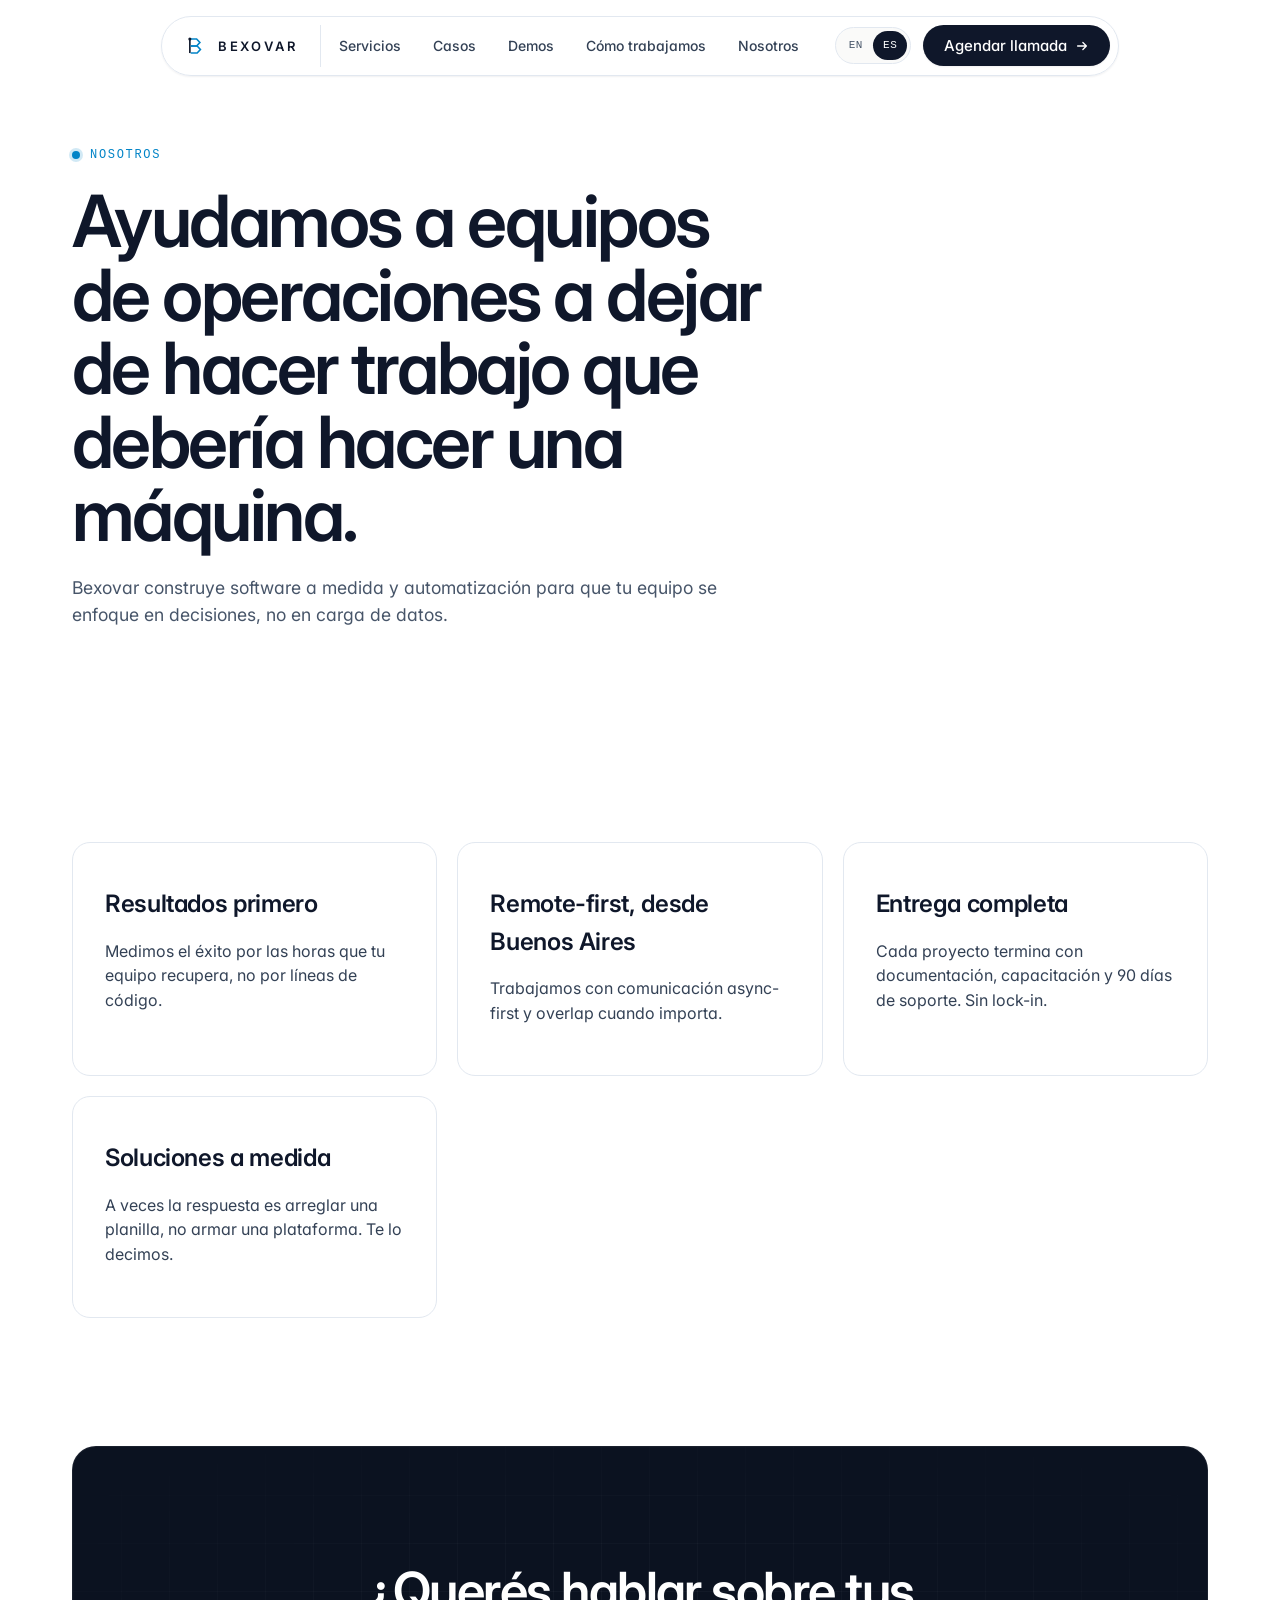
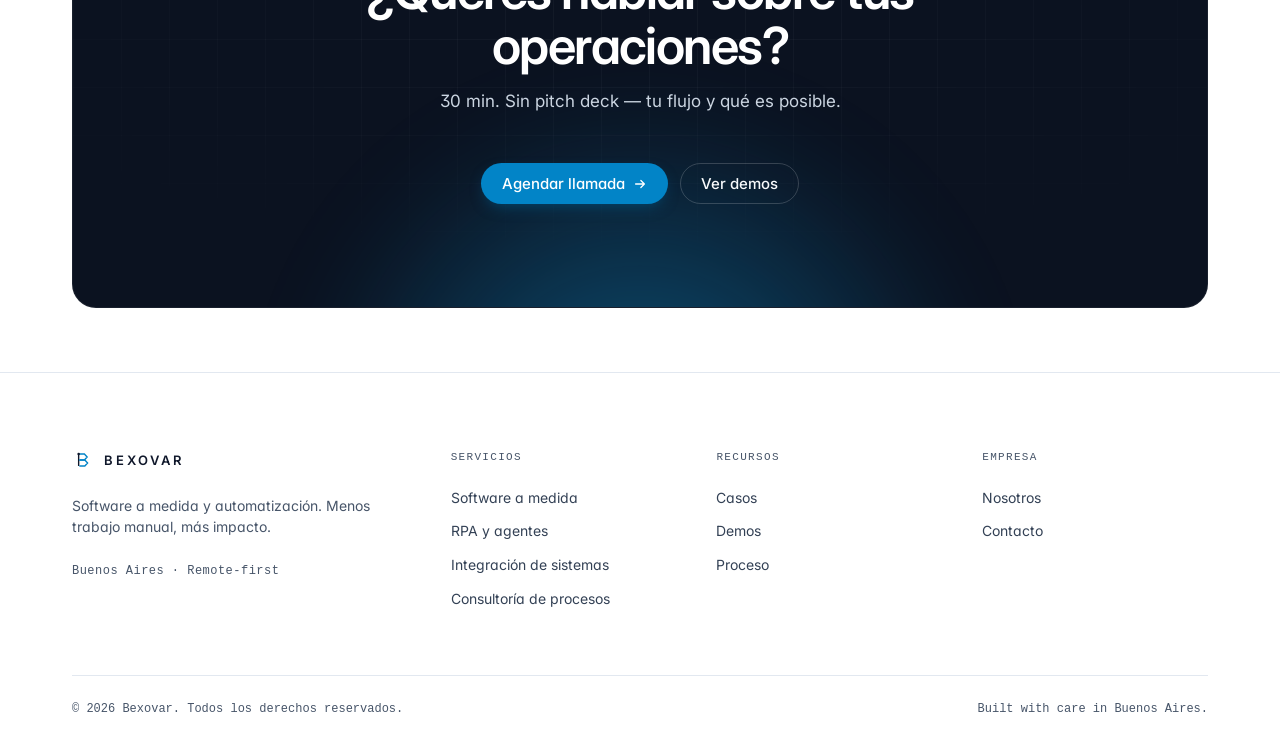
==== commit fcd33048: "Smoother, more reliable animations site-wide - Fix: switching language left re-rendered blocks invis" ====
--- a/about.html
+++ b/about.html
@@ -8,14 +8,14 @@
 <link rel="icon" type="image/svg+xml" href="assets/favicon.svg">
 <meta property="og:title" content="Nosotros — Bexovar">
 <meta property="og:description" content="Software a medida y automatización desde Buenos Aires. Conocé cómo trabajamos.">
-<meta property="og:image" content="https://bexovar.io/brand/bexovar-5a-1024.png">
+<meta property="og:image" content="https://bexovar.com.ar/brand/bexovar-5a-1024.png">
 <meta property="og:type" content="website">
 <meta name="twitter:card" content="summary_large_image">
-<meta name="twitter:image" content="https://bexovar.io/brand/bexovar-5a-1024.png">
+<meta name="twitter:image" content="https://bexovar.com.ar/brand/bexovar-5a-1024.png">
 <link rel="preconnect" href="https://fonts.googleapis.com">
 <link rel="preconnect" href="https://fonts.gstatic.com" crossorigin>
 <link rel="stylesheet" href="https://fonts.googleapis.com/css2?family=Inter:wght@400;500;600;700&display=swap">
-<link rel="stylesheet" href="site.css?v=7">
+<link rel="stylesheet" href="site.css?v=8">
 </head>
 <body>
 
@@ -152,7 +152,7 @@
 </main>
 
 <script src="i18n.js?v=3"></script>
-<script src="site.js"></script>
+<script src="site.js?v=2"></script>
 <script>
 (function () {
   function render() {
--- a/site.css
+++ b/site.css
@@ -70,6 +70,7 @@
 html, body { margin: 0; }
 html {
   scroll-behavior: smooth;
+  --bx-ease-out: cubic-bezier(.22, 1, .36, 1);
   -webkit-text-size-adjust: 100%;
   text-size-adjust: 100%;
 }
@@ -159,9 +160,9 @@
   border: 1px solid transparent;
   font-weight: 500; font-size: 15px;
   cursor: pointer;
-  transition: transform 200ms cubic-bezier(.22,1,.36,1),
-              box-shadow 200ms cubic-bezier(.22,1,.36,1),
-              background 200ms ease, color 200ms ease, border-color 200ms ease;
+  transition: transform 200ms var(--bx-ease-out),
+              box-shadow 200ms var(--bx-ease-out),
+              background 200ms var(--bx-ease-out), color 200ms var(--bx-ease-out), border-color 200ms var(--bx-ease-out);
   white-space: nowrap;
   text-decoration: none;
   line-height: 1;
@@ -193,7 +194,7 @@
   background: var(--bx-bg-soft);
   border-color: var(--bx-ink-30);
 }
-.bx-btn--arrow svg { transition: transform 240ms cubic-bezier(.22,1,.36,1); }
+.bx-btn--arrow svg { transition: transform 240ms var(--bx-ease-out); }
 .bx-btn--arrow:hover svg { transform: translateX(3px); }
 
 /* ---------------------------------------------------------------------------
@@ -204,7 +205,7 @@
   padding: 16px var(--bx-container-px);
   display: flex; justify-content: center;
   pointer-events: none;
-  transition: padding 220ms ease;
+  transition: padding 220ms var(--bx-ease-out);
 }
 .bx-header__inner {
   pointer-events: auto;
@@ -217,7 +218,7 @@
   border-radius: 9999px;
   box-shadow: var(--bx-shadow-sm);
   max-width: 100%;
-  transition: box-shadow 220ms ease, background 220ms ease, border-color 220ms ease;
+  transition: box-shadow 220ms var(--bx-ease-out), background 220ms var(--bx-ease-out), border-color 220ms var(--bx-ease-out);
 }
 .bx-header[data-scrolled="true"] .bx-header__inner {
   box-shadow: var(--bx-shadow);
@@ -241,7 +242,7 @@
   border-radius: 9999px;
   font-size: 14px; font-weight: 500;
   color: var(--bx-ink-70);
-  transition: background 180ms ease, color 180ms ease;
+  transition: background 180ms var(--bx-ease-out), color 180ms var(--bx-ease-out);
 }
 .bx-header__nav a:hover { background: var(--bx-bg-soft); color: var(--bx-ink); }
 .bx-header__nav a[aria-current="page"] {
@@ -263,7 +264,7 @@
   font-family: var(--bx-font-mono); font-size: 11px;
   letter-spacing: 0.05em;
   color: var(--bx-ink-50); cursor: pointer;
-  transition: background 180ms ease, color 180ms ease;
+  transition: background 180ms var(--bx-ease-out), color 180ms var(--bx-ease-out);
 }
 .bx-lang button[aria-pressed="true"] {
   background: var(--bx-ink); color: var(--bx-bg);
@@ -283,7 +284,10 @@
   .bx-header__cta { display: none; }
 }
 .bx-mobile-panel {
-  display: none;
+  display: block;
+  visibility: hidden; opacity: 0; pointer-events: none;
+  transform: translateY(-8px) scale(0.98); transform-origin: top center;
+  transition: opacity 180ms var(--bx-ease-out), transform 260ms var(--bx-ease-out), visibility 0s linear 260ms;
   position: fixed; inset: 72px 12px auto 12px; z-index: 99;
   background: var(--bx-bg);
   border: 1px solid var(--bx-line);
@@ -291,7 +295,11 @@
   padding: 18px;
   box-shadow: var(--bx-shadow-lg);
 }
-.bx-mobile-panel[data-open="true"] { display: block; }
+.bx-mobile-panel[data-open="true"] {
+  visibility: visible; opacity: 1; pointer-events: auto; transform: none;
+  transition-delay: 0s;
+}
+@media (min-width: 881px) { .bx-mobile-panel { display: none; } }
 .bx-mobile-panel a {
   display: block; padding: 12px 10px; font-size: 16px; color: var(--bx-ink);
   border-bottom: 1px solid var(--bx-line);
@@ -429,7 +437,7 @@
   position: absolute; inset: auto 0 0 0; height: 2px;
   background: var(--bx-sky-600);
   transform: scaleX(0); transform-origin: left;
-  transition: transform 400ms cubic-bezier(.22,1,.36,1);
+  transition: transform 400ms var(--bx-ease-out);
 }
 .bx-metric:hover::after { transform: scaleX(1); }
 
@@ -450,9 +458,9 @@
   background: var(--bx-bg-card);
   border: 1px solid var(--bx-line);
   overflow: hidden;
-  transition: transform 260ms cubic-bezier(.22,1,.36,1),
-              box-shadow 260ms cubic-bezier(.22,1,.36,1),
-              border-color 220ms ease;
+  transition: transform 260ms var(--bx-ease-out),
+              box-shadow 260ms var(--bx-ease-out),
+              border-color 220ms var(--bx-ease-out);
 }
 .bx-service:hover {
   transform: translateY(-3px);
@@ -472,12 +480,12 @@
   display: inline-flex; align-items: center; gap: 6px;
   color: var(--bx-sky-600); font-size: 14px; font-weight: 500;
 }
-.bx-service__arrow svg { transition: transform 240ms cubic-bezier(.22,1,.36,1); }
+.bx-service__arrow svg { transition: transform 240ms var(--bx-ease-out); }
 .bx-service:hover .bx-service__arrow svg { transform: translateX(4px); }
 .bx-service__glow {
   position: absolute; right: -60px; top: -60px; width: 240px; height: 240px;
   background: radial-gradient(closest-side, color-mix(in oklab, var(--bx-sky-400) 35%, transparent), transparent 70%);
-  opacity: 0; transition: opacity 260ms ease;
+  opacity: 0; transition: opacity 260ms var(--bx-ease-out);
   pointer-events: none;
 }
 .bx-service:hover .bx-service__glow { opacity: 1; }
@@ -497,7 +505,7 @@
   border-radius: 10px;
   font-family: var(--bx-font-mono); font-size: 13px; color: var(--bx-ink-70);
   cursor: pointer;
-  transition: border-color 200ms ease, background 200ms ease;
+  transition: border-color 200ms var(--bx-ease-out), background 200ms var(--bx-ease-out);
 }
 .bx-kbd:hover { border-color: var(--bx-ink-30); background: var(--bx-bg); }
 .bx-kbd kbd {
@@ -519,9 +527,9 @@
   border-radius: var(--bx-radius);
   background: var(--bx-bg-card); border: 1px solid var(--bx-line);
   cursor: pointer;
-  transition: transform 240ms cubic-bezier(.22,1,.36,1),
-              box-shadow 240ms cubic-bezier(.22,1,.36,1),
-              border-color 200ms ease;
+  transition: transform 240ms var(--bx-ease-out),
+              box-shadow 240ms var(--bx-ease-out),
+              border-color 200ms var(--bx-ease-out);
 }
 .bx-demo:hover {
   transform: translateY(-2px); box-shadow: var(--bx-shadow);
@@ -538,7 +546,7 @@
 .bx-demo__poster video { width: 100%; height: 100%; object-fit: cover; display: block; background: var(--bx-ink); }
 .bx-demo__play {
   position: absolute; inset: 0; display: grid; place-items: center;
-  opacity: 0; transition: opacity 200ms ease;
+  opacity: 0; transition: opacity 200ms var(--bx-ease-out);
   background: color-mix(in oklab, var(--bx-ink) 30%, transparent);
 }
 .bx-demo:hover .bx-demo__play { opacity: 1; }
@@ -570,10 +578,11 @@
   position: fixed; inset: 0; z-index: 200;
   background: color-mix(in oklab, var(--bx-ink) 60%, transparent);
   backdrop-filter: blur(4px);
-  display: none; padding: 10vh 16px 0;
-  animation: bx-fade-in 220ms ease;
-}
-.bx-palette-backdrop[data-open="true"] { display: block; }
+  padding: 10vh 16px 0;
+  visibility: hidden; opacity: 0;
+  transition: opacity 200ms var(--bx-ease-out), visibility 0s linear 200ms;
+}
+.bx-palette-backdrop[data-open="true"] { visibility: visible; opacity: 1; transition-delay: 0s; }
 .bx-palette {
   max-width: 640px; margin: 0 auto;
   background: var(--bx-bg-card);
@@ -581,8 +590,10 @@
   border-radius: var(--bx-radius-lg);
   box-shadow: var(--bx-shadow-lg);
   overflow: hidden;
-  animation: bx-slide-up 280ms cubic-bezier(.22,1,.36,1);
-}
+  transform: translateY(12px) scale(0.985);
+  transition: transform 280ms var(--bx-ease-out);
+}
+.bx-palette-backdrop[data-open="true"] .bx-palette { transform: none; }
 .bx-palette__input {
   width: 100%; border: 0; background: transparent;
   padding: 18px 20px;
@@ -662,7 +673,7 @@
   border-right: 1px solid var(--bx-line);
   position: relative;
   background: var(--bx-bg-card);
-  transition: background 220ms ease;
+  transition: background 220ms var(--bx-ease-out);
 }
 .bx-phase:last-child { border-right: 0; }
 @media (max-width: 900px) {
@@ -707,6 +718,7 @@
   background: radial-gradient(closest-side, rgba(14,165,233,0.45), transparent 70%);
   filter: blur(40px);
   animation: bx-cta-pulse 8s ease-in-out infinite alternate;
+  will-change: transform, opacity;
   pointer-events: none;
 }
 @keyframes bx-cta-pulse {
@@ -740,7 +752,7 @@
   font-family: var(--bx-font-mono); font-size: 11px; letter-spacing: 0.12em; text-transform: uppercase;
   color: var(--bx-ink-50); font-weight: 500; margin-bottom: 14px;
 }
-.bx-footer__col a { display: block; padding: 6px 0; color: var(--bx-ink-70); font-size: 14px; transition: color 180ms ease; }
+.bx-footer__col a { display: block; padding: 6px 0; color: var(--bx-ink-70); font-size: 14px; transition: color 180ms var(--bx-ease-out); }
 .bx-footer__col a:hover { color: var(--bx-ink); }
 .bx-footer__bottom {
   display: flex; justify-content: space-between; align-items: center; gap: 20px;
@@ -754,13 +766,22 @@
 /* Reveal: elements are visible by default (progressive-enhancement safe).
    Only when <html data-reveal="on"> is set (we set it with JS once IO is ready)
    do we hide them and reveal via the observer. */
-.bx-reveal {
-  transition: opacity 700ms cubic-bezier(.22,1,.36,1),
-              transform 700ms cubic-bezier(.22,1,.36,1);
-  transition-delay: var(--bx-reveal-delay, 0ms);
-}
-html[data-reveal="on"] .bx-reveal { opacity: 0; transform: translateY(14px); }
-html[data-reveal="on"] .bx-reveal[data-visible="true"] { opacity: 1; transform: none; }
+html[data-reveal="on"] .bx-reveal:not([data-visible]) { opacity: 0; }
+html[data-reveal="on"] .bx-reveal[data-visible="true"] {
+  animation: bx-reveal 750ms var(--bx-ease-out) var(--bx-reveal-delay, 0ms) backwards;
+}
+@keyframes bx-reveal {
+  from { opacity: 0; transform: translate3d(0, 16px, 0); }
+  to   { opacity: 1; transform: none; }
+}
+
+/* Language switch: brief cross-fade while the page re-renders */
+main, .bx-header__nav, .bx-header__cta {
+  transition: opacity 160ms var(--bx-ease-out);
+}
+html.bx-lang-fade main,
+html.bx-lang-fade .bx-header__nav,
+html.bx-lang-fade .bx-header__cta { opacity: 0; }
 
 @media (prefers-reduced-motion: reduce) {
   *, *::before, *::after {
@@ -768,7 +789,8 @@
     animation-iteration-count: 1 !important;
     transition-duration: 0ms !important;
   }
-  .bx-reveal { opacity: 1; transform: none; }
+  html { scroll-behavior: auto; }
+  html[data-reveal="on"] .bx-reveal:not([data-visible]) { opacity: 1; }
 }
 
 /* ---------------------------------------------------------------------------
